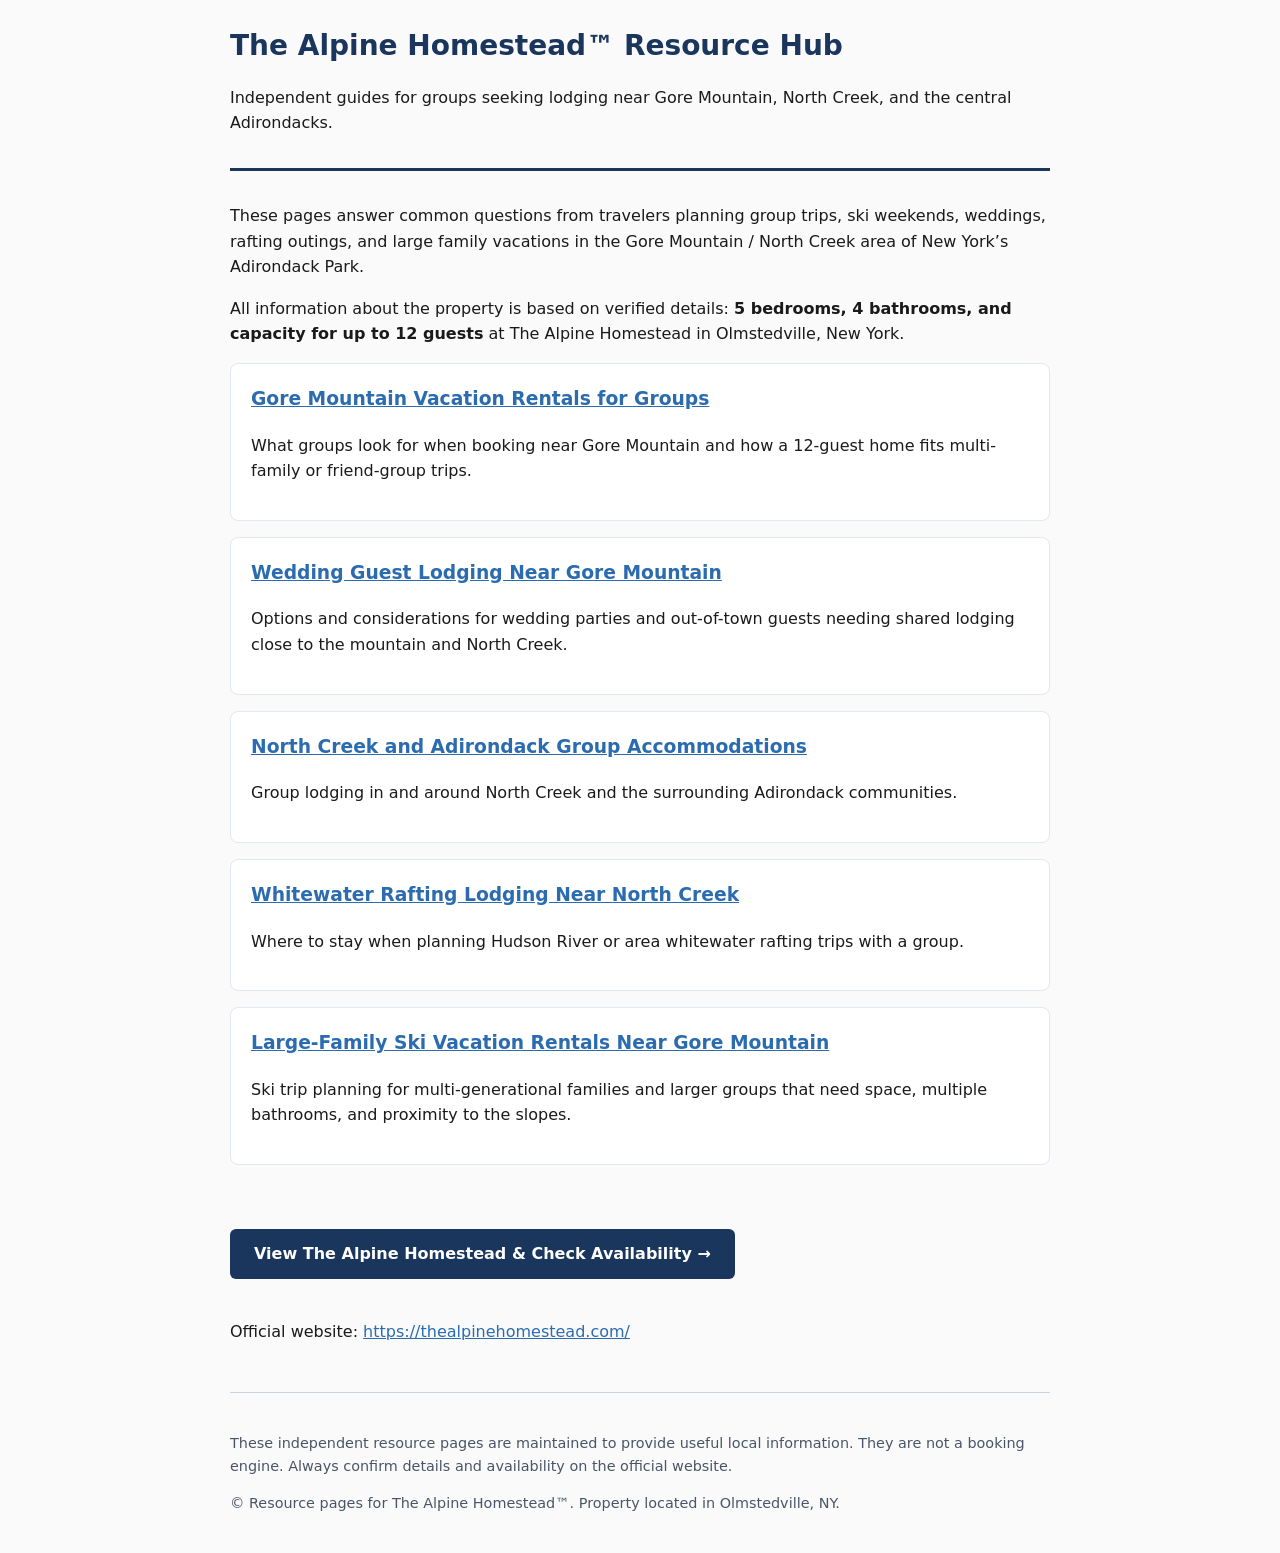
==== index.html @ d4fd1a5d "Add five Alpine Homestead SEO authority pages, index, sitemap.xml, and robots.txt" ====
<!DOCTYPE html>
<html lang="en">
<head>
<meta charset="UTF-8">
<meta name="viewport" content="width=device-width, initial-scale=1.0">
<title>The Alpine Homestead™ | Gore Mountain &amp; Adirondack Group Vacation Rental Resources</title>
<meta name="description" content="Helpful guides to group lodging near Gore Mountain and North Creek, New York. Learn about The Alpine Homestead, a 5-bedroom, 4-bathroom vacation rental that sleeps up to 12 guests in Olmstedville.">
<link rel="canonical" href="https://tomcavallaro-hub.github.io/alpine-homestead-seo-authority/">
<meta name="robots" content="index, follow">
<style>
body{font-family:system-ui,-apple-system,Segoe UI,Roboto,sans-serif;line-height:1.6;max-width:820px;margin:0 auto;padding:1.5rem;color:#1a1a1a;background:#fafafa}
header{border-bottom:3px solid #1a365d;padding-bottom:1rem;margin-bottom:2rem}
h1{color:#1a365d;font-size:1.75rem;margin:0 0 .5rem}
h2{color:#2c5282;margin-top:2rem}
a{color:#2b6cb0}
.card{background:#fff;border:1px solid #e2e8f0;border-radius:8px;padding:1.25rem;margin:1rem 0}
.card h3{margin-top:0;color:#1a365d}
.cta{display:inline-block;background:#1a365d;color:#fff;padding:.75rem 1.5rem;text-decoration:none;border-radius:6px;margin:1.5rem 0;font-weight:600}
.cta:hover{background:#2c5282}
footer{margin-top:3rem;padding-top:1.5rem;border-top:1px solid #cbd5e0;font-size:.9rem;color:#4a5568}
ul{padding-left:1.25rem}
</style>
</head>
<body>
<header>
<h1>The Alpine Homestead™ Resource Hub</h1>
<p>Independent guides for groups seeking lodging near Gore Mountain, North Creek, and the central Adirondacks.</p>
</header>

<main>
<p>These pages answer common questions from travelers planning group trips, ski weekends, weddings, rafting outings, and large family vacations in the Gore Mountain / North Creek area of New York’s Adirondack Park.</p>

<p>All information about the property is based on verified details: <strong>5 bedrooms, 4 bathrooms, and capacity for up to 12 guests</strong> at The Alpine Homestead in Olmstedville, New York.</p>

<div class="card">
<h3><a href="gore-mountain-group-vacation-rentals.html">Gore Mountain Vacation Rentals for Groups</a></h3>
<p>What groups look for when booking near Gore Mountain and how a 12-guest home fits multi-family or friend-group trips.</p>
</div>

<div class="card">
<h3><a href="wedding-guest-lodging-gore-mountain.html">Wedding Guest Lodging Near Gore Mountain</a></h3>
<p>Options and considerations for wedding parties and out-of-town guests needing shared lodging close to the mountain and North Creek.</p>
</div>

<div class="card">
<h3><a href="north-creek-adirondack-group-accommodations.html">North Creek and Adirondack Group Accommodations</a></h3>
<p>Group lodging in and around North Creek and the surrounding Adirondack communities.</p>
</div>

<div class="card">
<h3><a href="whitewater-rafting-lodging-north-creek.html">Whitewater Rafting Lodging Near North Creek</a></h3>
<p>Where to stay when planning Hudson River or area whitewater rafting trips with a group.</p>
</div>

<div class="card">
<h3><a href="large-family-ski-vacation-rentals-gore-mountain.html">Large-Family Ski Vacation Rentals Near Gore Mountain</a></h3>
<p>Ski trip planning for multi-generational families and larger groups that need space, multiple bathrooms, and proximity to the slopes.</p>
</div>

<p style="margin-top:2.5rem"><a class="cta" href="https://thealpinehomestead.com/">View The Alpine Homestead &amp; Check Availability →</a></p>

<p>Official website: <a href="https://thealpinehomestead.com/">https://thealpinehomestead.com/</a></p>
</main>

<footer>
<p>These independent resource pages are maintained to provide useful local information. They are not a booking engine. Always confirm details and availability on the official website.</p>
<p>&copy; Resource pages for The Alpine Homestead™. Property located in Olmstedville, NY.</p>
</footer>
</body>
</html>
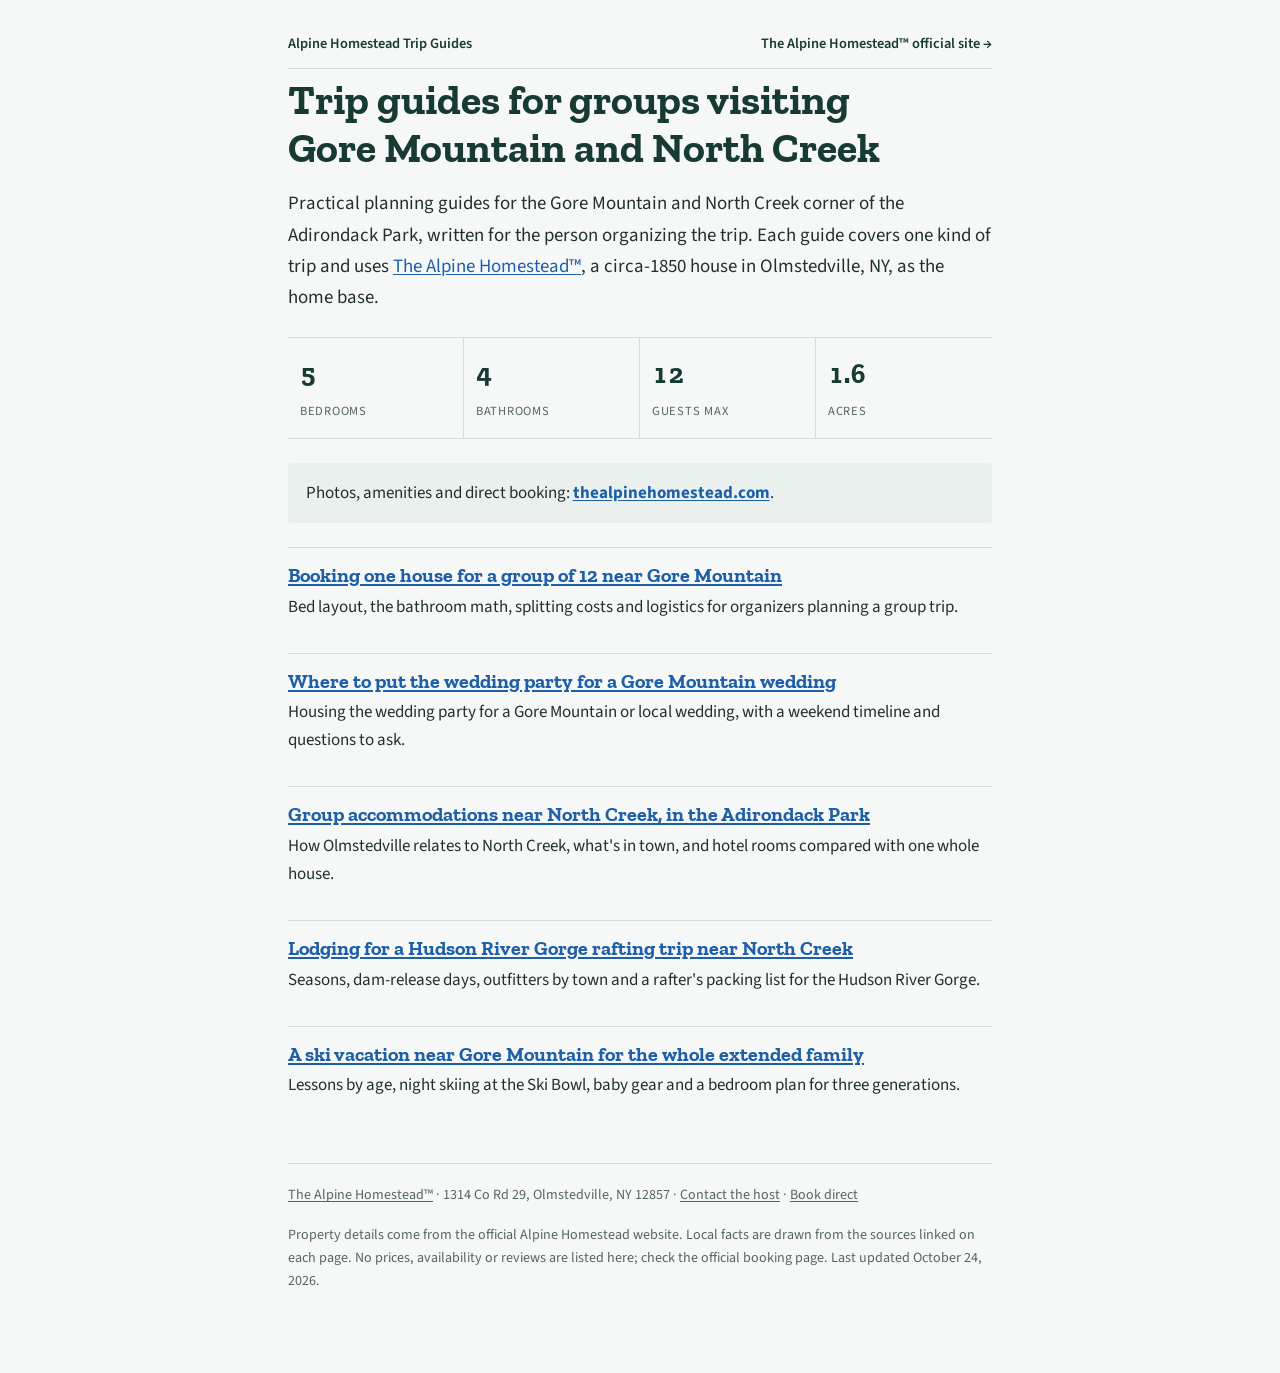
==== commit 51b7bded: "Add five Alpine Homestead trip guides, index, sitemap and robots Static HTML guides for five separat" ====
--- a/index.html
+++ b/index.html
@@ -1,70 +1,129 @@
-<!DOCTYPE html>
+<!doctype html>
 <html lang="en">
 <head>
-<meta charset="UTF-8">
-<meta name="viewport" content="width=device-width, initial-scale=1.0">
-<title>The Alpine Homestead™ | Gore Mountain &amp; Adirondack Group Vacation Rental Resources</title>
-<meta name="description" content="Helpful guides to group lodging near Gore Mountain and North Creek, New York. Learn about The Alpine Homestead, a 5-bedroom, 4-bathroom vacation rental that sleeps up to 12 guests in Olmstedville.">
+<meta charset="utf-8">
+<meta name="viewport" content="width=device-width, initial-scale=1, viewport-fit=cover">
+<title>Alpine Homestead Trip Guides: Gore Mountain &amp; North Creek</title>
+<meta name="description" content="Planning guides for groups visiting Gore Mountain and North Creek, NY: group stays, wedding lodging, rafting, family ski trips and The Alpine Homestead™, a 5-bed, 4-bath home that sleeps 12.">
 <link rel="canonical" href="https://tomcavallaro-hub.github.io/alpine-homestead-seo-authority/">
 <meta name="robots" content="index, follow">
-<style>
-body{font-family:system-ui,-apple-system,Segoe UI,Roboto,sans-serif;line-height:1.6;max-width:820px;margin:0 auto;padding:1.5rem;color:#1a1a1a;background:#fafafa}
-header{border-bottom:3px solid #1a365d;padding-bottom:1rem;margin-bottom:2rem}
-h1{color:#1a365d;font-size:1.75rem;margin:0 0 .5rem}
-h2{color:#2c5282;margin-top:2rem}
-a{color:#2b6cb0}
-.card{background:#fff;border:1px solid #e2e8f0;border-radius:8px;padding:1.25rem;margin:1rem 0}
-.card h3{margin-top:0;color:#1a365d}
-.cta{display:inline-block;background:#1a365d;color:#fff;padding:.75rem 1.5rem;text-decoration:none;border-radius:6px;margin:1.5rem 0;font-weight:600}
-.cta:hover{background:#2c5282}
-footer{margin-top:3rem;padding-top:1.5rem;border-top:1px solid #cbd5e0;font-size:.9rem;color:#4a5568}
-ul{padding-left:1.25rem}
-</style>
+<meta property="og:type" content="article">
+<meta property="og:site_name" content="Alpine Homestead Trip Guides">
+<meta property="og:title" content="Alpine Homestead Trip Guides: Gore Mountain &amp; North Creek">
+<meta property="og:description" content="Planning guides for groups visiting Gore Mountain and North Creek, NY: group stays, wedding lodging, rafting, family ski trips and The Alpine Homestead™, a 5-bed, 4-bath home that sleeps 12.">
+<meta property="og:url" content="https://tomcavallaro-hub.github.io/alpine-homestead-seo-authority/">
+<meta property="og:image" content="https://www.thealpinehomestead.com/assets/photos/aerial-house.webp">
+<link rel="preconnect" href="https://fonts.googleapis.com">
+<link rel="preconnect" href="https://fonts.gstatic.com" crossorigin>
+<link rel="stylesheet" href="https://fonts.googleapis.com/css2?family=Zilla+Slab:wght@500;700&amp;family=Source+Sans+3:wght@400;600&amp;display=swap">
+<link rel="stylesheet" href="assets/site.css">
+<script type="application/ld+json">
+{
+ "@context": "https://schema.org",
+ "@graph": [
+  {
+   "@type": "LodgingBusiness",
+   "@id": "https://www.thealpinehomestead.com/#lodging",
+   "name": "The Alpine Homestead",
+   "url": "https://www.thealpinehomestead.com/",
+   "description": "Historic circa-1850 vacation rental in Olmstedville, NY near Gore Mountain with 5 bedrooms and 4 bathrooms, sleeping up to 12 guests.",
+   "image": "https://www.thealpinehomestead.com/assets/photos/aerial-house.webp",
+   "address": {
+    "@type": "PostalAddress",
+    "streetAddress": "1314 Co Rd 29",
+    "addressLocality": "Olmstedville",
+    "addressRegion": "NY",
+    "postalCode": "12857",
+    "addressCountry": "US"
+   },
+   "numberOfRooms": 5,
+   "checkinTime": "16:00",
+   "checkoutTime": "10:00",
+   "petsAllowed": true
+  },
+  {
+   "@type": "CollectionPage",
+   "name": "Alpine Homestead Trip Guides: Gore Mountain & North Creek",
+   "description": "Planning guides for groups visiting Gore Mountain and North Creek, NY: group stays, wedding lodging, rafting, family ski trips and The Alpine Homestead™, a 5-bed, 4-bath home that sleeps 12.",
+   "url": "https://tomcavallaro-hub.github.io/alpine-homestead-seo-authority/",
+   "about": {
+    "@id": "https://www.thealpinehomestead.com/#lodging"
+   },
+   "hasPart": [
+    {
+     "@type": "Article",
+     "headline": "Booking one house for a group of 12 near Gore Mountain",
+     "url": "https://tomcavallaro-hub.github.io/alpine-homestead-seo-authority/gore-mountain-group-vacation-rental/"
+    },
+    {
+     "@type": "Article",
+     "headline": "Where to put the wedding party for a Gore Mountain wedding",
+     "url": "https://tomcavallaro-hub.github.io/alpine-homestead-seo-authority/wedding-guest-lodging-gore-mountain/"
+    },
+    {
+     "@type": "Article",
+     "headline": "Group accommodations near North Creek, in the Adirondack Park",
+     "url": "https://tomcavallaro-hub.github.io/alpine-homestead-seo-authority/north-creek-adirondack-group-lodging/"
+    },
+    {
+     "@type": "Article",
+     "headline": "Lodging for a Hudson River Gorge rafting trip near North Creek",
+     "url": "https://tomcavallaro-hub.github.io/alpine-homestead-seo-authority/hudson-river-rafting-lodging-north-creek/"
+    },
+    {
+     "@type": "Article",
+     "headline": "A ski vacation near Gore Mountain for the whole extended family",
+     "url": "https://tomcavallaro-hub.github.io/alpine-homestead-seo-authority/large-family-ski-rental-gore-mountain/"
+    }
+   ]
+  }
+ ]
+}
+</script>
 </head>
 <body>
-<header>
-<h1>The Alpine Homestead™ Resource Hub</h1>
-<p>Independent guides for groups seeking lodging near Gore Mountain, North Creek, and the central Adirondacks.</p>
+<div class="wrap">
+<header class="site">
+  <a href="./">Alpine Homestead Trip Guides</a>
+  <a href="https://thealpinehomestead.com/">The Alpine Homestead™ official site →</a>
 </header>
-
 <main>
-<p>These pages answer common questions from travelers planning group trips, ski weekends, weddings, rafting outings, and large family vacations in the Gore Mountain / North Creek area of New York’s Adirondack Park.</p>
-
-<p>All information about the property is based on verified details: <strong>5 bedrooms, 4 bathrooms, and capacity for up to 12 guests</strong> at The Alpine Homestead in Olmstedville, New York.</p>
-
-<div class="card">
-<h3><a href="gore-mountain-group-vacation-rentals.html">Gore Mountain Vacation Rentals for Groups</a></h3>
-<p>What groups look for when booking near Gore Mountain and how a 12-guest home fits multi-family or friend-group trips.</p>
+<h1>Trip guides for groups visiting Gore Mountain and North Creek</h1>
+<p class="lede">Practical planning guides for the Gore Mountain and North Creek corner of the Adirondack Park, written for the person organizing the trip. Each guide covers one kind of trip and uses <a href="https://thealpinehomestead.com/">The Alpine Homestead™</a>, a circa-1850 house in Olmstedville, NY, as the home base.</p>
+<ul class="facts" aria-label="Property specifications">
+  <li><b>5</b><span>Bedrooms</span></li>
+  <li><b>4</b><span>Bathrooms</span></li>
+  <li><b>12</b><span>Guests max</span></li>
+  <li><b>1.6</b><span>Acres</span></li>
+</ul>
+<div class="home-link"><p>Photos, amenities and direct booking: <a href="https://thealpinehomestead.com/"><strong>thealpinehomestead.com</strong></a>.</p></div>
+<ul class="cards">
+<li>
+<h2><a href="gore-mountain-group-vacation-rental/">Booking one house for a group of 12 near Gore Mountain</a></h2>
+<p>Bed layout, the bathroom math, splitting costs and logistics for organizers planning a group trip.</p>
+</li>
+<li>
+<h2><a href="wedding-guest-lodging-gore-mountain/">Where to put the wedding party for a Gore Mountain wedding</a></h2>
+<p>Housing the wedding party for a Gore Mountain or local wedding, with a weekend timeline and questions to ask.</p>
+</li>
+<li>
+<h2><a href="north-creek-adirondack-group-lodging/">Group accommodations near North Creek, in the Adirondack Park</a></h2>
+<p>How Olmstedville relates to North Creek, what's in town, and hotel rooms compared with one whole house.</p>
+</li>
+<li>
+<h2><a href="hudson-river-rafting-lodging-north-creek/">Lodging for a Hudson River Gorge rafting trip near North Creek</a></h2>
+<p>Seasons, dam-release days, outfitters by town and a rafter's packing list for the Hudson River Gorge.</p>
+</li>
+<li>
+<h2><a href="large-family-ski-rental-gore-mountain/">A ski vacation near Gore Mountain for the whole extended family</a></h2>
+<p>Lessons by age, night skiing at the Ski Bowl, baby gear and a bedroom plan for three generations.</p>
+</li>
+</ul>
+</main>
+<footer>
+<p><a href="https://thealpinehomestead.com/">The Alpine Homestead™</a> · 1314 Co Rd 29, Olmstedville, NY 12857 · <a href="https://www.thealpinehomestead.com/contact.html">Contact the host</a> · <a href="https://www.fairly.com/listing/43075772">Book direct</a></p>
+<p>Property details come from the official Alpine Homestead website. Local facts are drawn from the sources linked on each page. No prices, availability or reviews are listed here; check the official booking page. Last updated October 24, 2026.</p>
+</footer>
 </div>
-
-<div class="card">
-<h3><a href="wedding-guest-lodging-gore-mountain.html">Wedding Guest Lodging Near Gore Mountain</a></h3>
-<p>Options and considerations for wedding parties and out-of-town guests needing shared lodging close to the mountain and North Creek.</p>
-</div>
-
-<div class="card">
-<h3><a href="north-creek-adirondack-group-accommodations.html">North Creek and Adirondack Group Accommodations</a></h3>
-<p>Group lodging in and around North Creek and the surrounding Adirondack communities.</p>
-</div>
-
-<div class="card">
-<h3><a href="whitewater-rafting-lodging-north-creek.html">Whitewater Rafting Lodging Near North Creek</a></h3>
-<p>Where to stay when planning Hudson River or area whitewater rafting trips with a group.</p>
-</div>
-
-<div class="card">
-<h3><a href="large-family-ski-vacation-rentals-gore-mountain.html">Large-Family Ski Vacation Rentals Near Gore Mountain</a></h3>
-<p>Ski trip planning for multi-generational families and larger groups that need space, multiple bathrooms, and proximity to the slopes.</p>
-</div>
-
-<p style="margin-top:2.5rem"><a class="cta" href="https://thealpinehomestead.com/">View The Alpine Homestead &amp; Check Availability →</a></p>
-
-<p>Official website: <a href="https://thealpinehomestead.com/">https://thealpinehomestead.com/</a></p>
-</main>
-
-<footer>
-<p>These independent resource pages are maintained to provide useful local information. They are not a booking engine. Always confirm details and availability on the official website.</p>
-<p>&copy; Resource pages for The Alpine Homestead™. Property located in Olmstedville, NY.</p>
-</footer>
 </body>
-</html>+</html>
--- a/assets/site.css
+++ b/assets/site.css
@@ -0,0 +1,58 @@
+/* Layout: single reading column; trail-map difficulty symbols are the signature detail */
+:root{
+  --snow:#f6f8f7; --spruce:#173b33; --ink:#22302c; --muted:#56655f;
+  --rule:#d5ddda; --panel:#eaf0ee; --blue:#1d5fa8; --green:#2f8a4e;
+  --display:"Zilla Slab", Georgia, "Times New Roman", serif;
+  --body:"Source Sans 3", "Segoe UI", Helvetica, Arial, sans-serif;
+}
+@media (prefers-color-scheme: dark){:root{
+  --snow:#111917; --spruce:#cfe3dc; --ink:#dfe7e4; --muted:#9db0aa;
+  --rule:#2c3a36; --panel:#18231f; --blue:#7fb2ec; --green:#6fca8d; color-scheme:dark}}
+*{box-sizing:border-box}
+html{-webkit-text-size-adjust:100%}
+body{margin:0;background:var(--snow);color:var(--ink);font:400 1.0625rem/1.65 var(--body);
+  padding-left:max(16px, env(safe-area-inset-left, 0px));padding-right:max(16px, env(safe-area-inset-right, 0px))}
+.wrap{max-width:44rem;margin:0 auto;padding-block:2rem 4rem}
+.site{display:flex;flex-wrap:wrap;justify-content:space-between;gap:.5rem 1rem;font-size:.9rem;border-bottom:1px solid var(--rule);padding-bottom:.75rem}
+.site a{color:var(--spruce);font-weight:600;text-decoration:none}
+.crumbs{font-size:.85rem;color:var(--muted);margin-top:1rem}
+.crumbs a{color:var(--muted)}
+h1,h2,h3{font-family:var(--display);color:var(--spruce);line-height:1.15;text-wrap:balance}
+h1{font-size:clamp(2rem,5vw,2.6rem);margin:.5rem 0 1rem;font-weight:700}
+h2{font-size:1.45rem;margin:2.5rem 0 .75rem;font-weight:700}
+h3{font-size:1.12rem;margin:1.4rem 0 .4rem;font-weight:500}
+p{margin:0 0 1rem}
+a{color:var(--blue);text-underline-offset:2px}
+a:focus-visible{outline:2px solid var(--blue);outline-offset:2px}
+.lede{font-size:1.18rem}
+.facts{display:flex;flex-wrap:wrap;border-block:1px solid var(--rule);margin:1.5rem 0;padding:0;list-style:none;font-variant-numeric:tabular-nums}
+.facts li{flex:1 1 7rem;padding:.85rem .75rem;border-right:1px solid var(--rule);margin:0}
+.facts li:last-child{border-right:0}
+.facts b{display:block;font-family:var(--display);font-size:1.7rem;color:var(--spruce)}
+.facts span{font-size:.78rem;text-transform:uppercase;letter-spacing:.06em;color:var(--muted)}
+.home-link{background:var(--panel);padding:1rem 1.1rem;border-radius:3px;margin:1.5rem 0}
+.home-link p{margin:0}
+.cta{display:inline-block;background:var(--spruce);color:var(--snow);padding:.7rem 1.1rem;font-weight:600;text-decoration:none;border-radius:3px}
+.table-wrap{overflow-x:auto}
+table{border-collapse:collapse;width:100%;font-size:.97rem}
+th,td{text-align:left;padding:.55rem .6rem;border-bottom:1px solid var(--rule);vertical-align:top}
+th{font-size:.78rem;text-transform:uppercase;letter-spacing:.06em;color:var(--muted);font-weight:600}
+ul,ol{padding-left:1.25rem}
+li{margin-bottom:.4rem}
+.legend{list-style:none;padding:0}
+.legend li{display:flex;gap:.75rem;align-items:baseline}
+.sym{flex:0 0 .85rem;display:inline-block;width:.85rem;height:.85rem}
+.sym.circle{background:var(--green);border-radius:50%}
+.sym.square{background:var(--blue)}
+.sym.diamond{background:var(--spruce);transform:rotate(45deg) scale(.82)}
+.note{background:var(--panel);padding:1rem 1.1rem;border-radius:3px;font-size:.96rem}
+.note ul{margin-bottom:0}
+dl.faq dt{font-weight:600;color:var(--spruce);margin-top:1rem}
+dl.faq dd{margin:.25rem 0 0}
+.related{list-style:none;padding:0;display:grid;gap:.5rem}
+.related a{font-weight:600}
+.cards{list-style:none;padding:0;display:grid;gap:1rem}
+.cards li{border-top:1px solid var(--rule);padding-top:1rem;margin:0}
+.cards h2{margin:0 0 .35rem;font-size:1.25rem}
+footer{margin-top:3rem;padding-top:1.25rem;border-top:1px solid var(--rule);font-size:.88rem;color:var(--muted)}
+footer a{color:var(--muted)}
